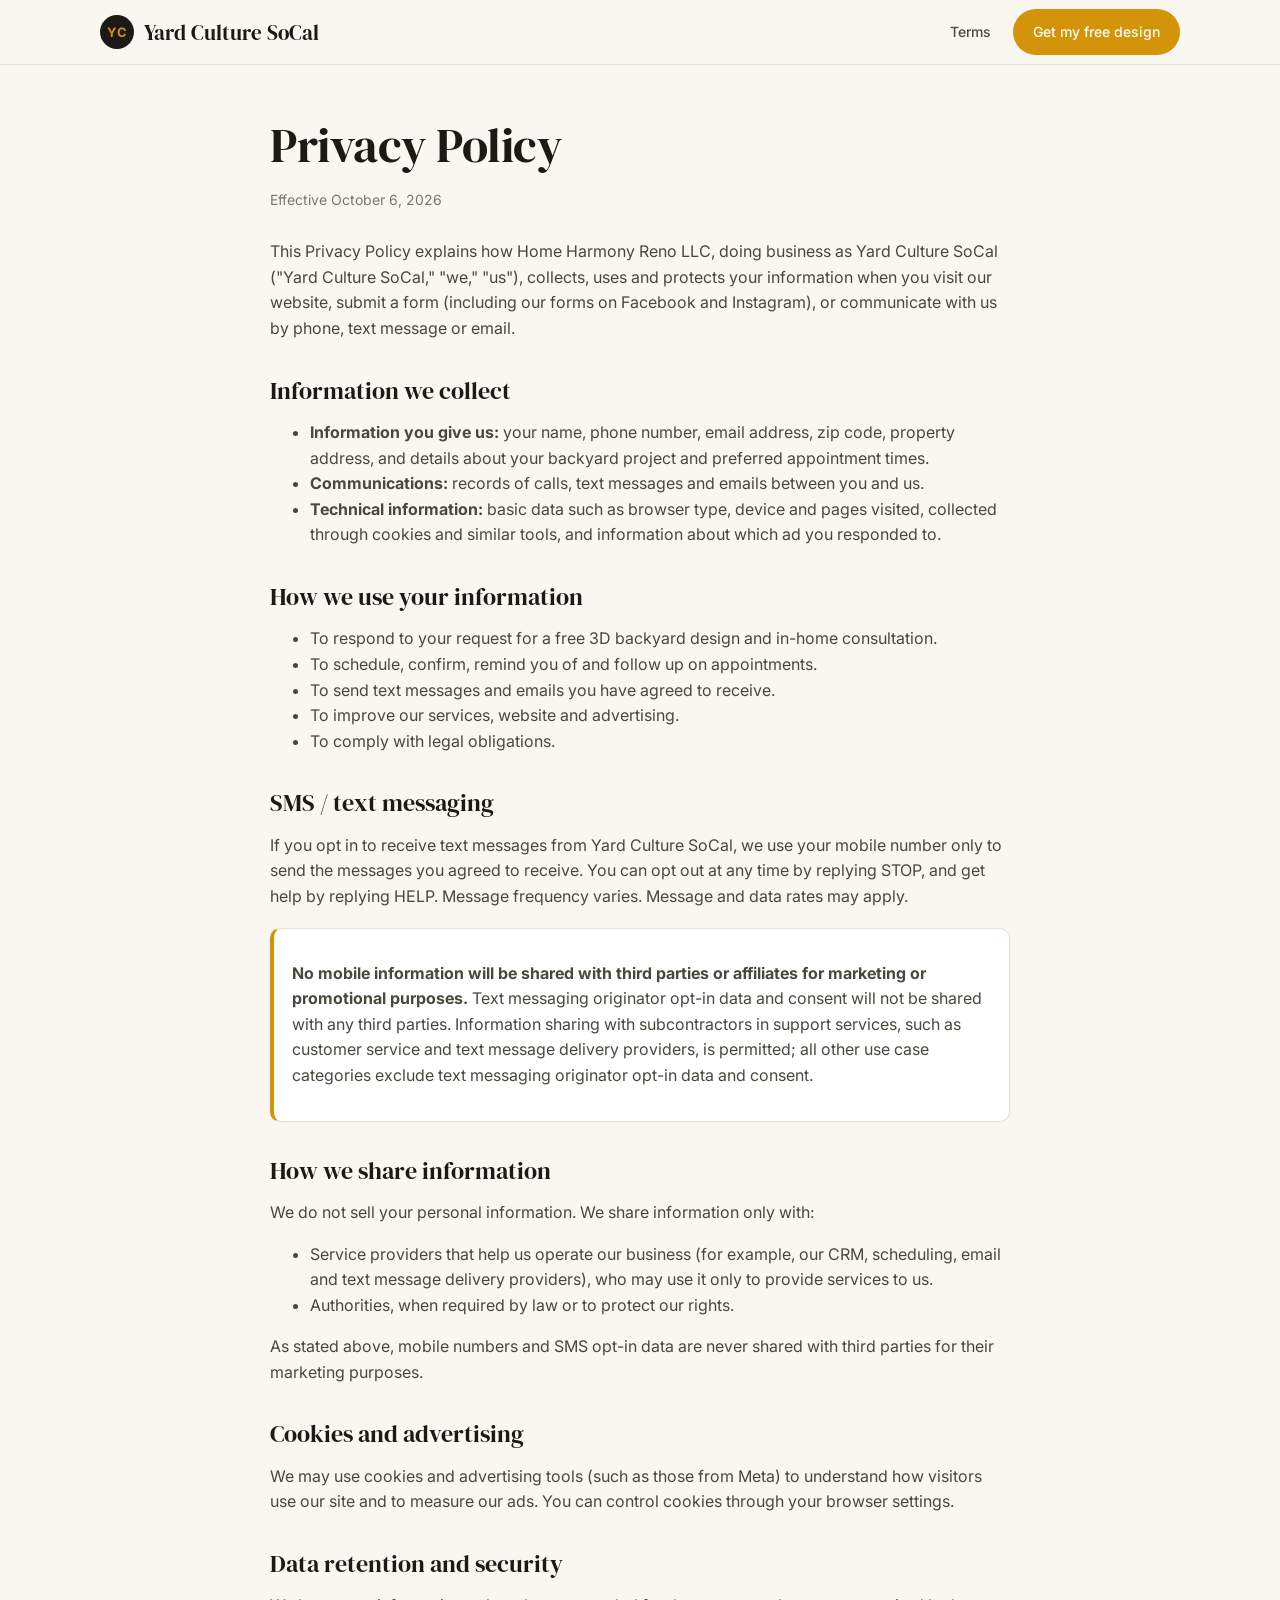
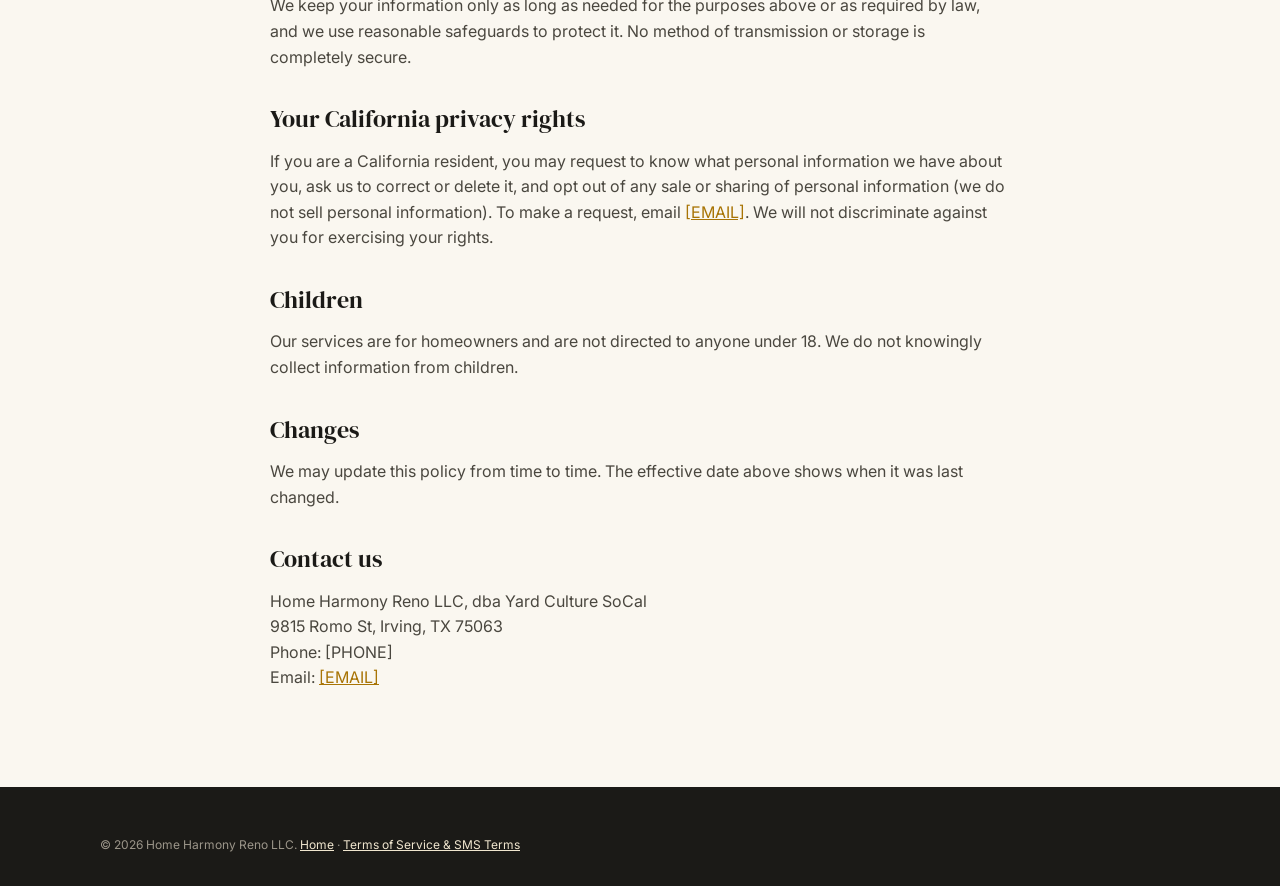
==== privacy.html @ 22b85a31 "Add files via upload" ====
<!doctype html>
<html lang="en">
<head>
<meta charset="utf-8">
<meta name="viewport" content="width=device-width,initial-scale=1">
<title>Privacy Policy | Yard Culture SoCal</title>
<link rel="preconnect" href="https://fonts.googleapis.com">
<link rel="preconnect" href="https://fonts.gstatic.com" crossorigin>
<link href="https://fonts.googleapis.com/css2?family=DM+Serif+Display&family=Inter:wght@400;500;600;700&display=swap" rel="stylesheet">
<link rel="stylesheet" href="styles.css">
</head>
<body>
<header class="site">
  <div class="wrap">
    <a class="brand" href="index.html"><span class="mark">YC</span><b>Yard Culture SoCal</b></a>
    <nav class="top"><a href="terms.html">Terms</a><a class="btn" href="index.html#get-design">Get my free design</a></nav>
  </div>
</header>

<main class="doc">
  <h1>Privacy Policy</h1>
  <p class="meta">Effective October 6, 2026</p>

  <p>This Privacy Policy explains how Home Harmony Reno LLC, doing business as Yard Culture SoCal ("Yard Culture SoCal," "we," "us"), collects, uses and protects your information when you visit our website, submit a form (including our forms on Facebook and Instagram), or communicate with us by phone, text message or email.</p>

  <h2>Information we collect</h2>
  <ul>
    <li><strong>Information you give us:</strong> your name, phone number, email address, zip code, property address, and details about your backyard project and preferred appointment times.</li>
    <li><strong>Communications:</strong> records of calls, text messages and emails between you and us.</li>
    <li><strong>Technical information:</strong> basic data such as browser type, device and pages visited, collected through cookies and similar tools, and information about which ad you responded to.</li>
  </ul>

  <h2>How we use your information</h2>
  <ul>
    <li>To respond to your request for a free 3D backyard design and in-home consultation.</li>
    <li>To schedule, confirm, remind you of and follow up on appointments.</li>
    <li>To send text messages and emails you have agreed to receive.</li>
    <li>To improve our services, website and advertising.</li>
    <li>To comply with legal obligations.</li>
  </ul>

  <h2>SMS / text messaging</h2>
  <p>If you opt in to receive text messages from Yard Culture SoCal, we use your mobile number only to send the messages you agreed to receive. You can opt out at any time by replying STOP, and get help by replying HELP. Message frequency varies. Message and data rates may apply.</p>
  <div class="callout">
    <p><strong>No mobile information will be shared with third parties or affiliates for marketing or promotional purposes.</strong> Text messaging originator opt-in data and consent will not be shared with any third parties. Information sharing with subcontractors in support services, such as customer service and text message delivery providers, is permitted; all other use case categories exclude text messaging originator opt-in data and consent.</p>
  </div>

  <h2>How we share information</h2>
  <p>We do not sell your personal information. We share information only with:</p>
  <ul>
    <li>Service providers that help us operate our business (for example, our CRM, scheduling, email and text message delivery providers), who may use it only to provide services to us.</li>
    <li>Authorities, when required by law or to protect our rights.</li>
  </ul>
  <p>As stated above, mobile numbers and SMS opt-in data are never shared with third parties for their marketing purposes.</p>

  <h2>Cookies and advertising</h2>
  <p>We may use cookies and advertising tools (such as those from Meta) to understand how visitors use our site and to measure our ads. You can control cookies through your browser settings.</p>

  <h2>Data retention and security</h2>
  <p>We keep your information only as long as needed for the purposes above or as required by law, and we use reasonable safeguards to protect it. No method of transmission or storage is completely secure.</p>

  <h2>Your California privacy rights</h2>
  <p>If you are a California resident, you may request to know what personal information we have about you, ask us to correct or delete it, and opt out of any sale or sharing of personal information (we do not sell personal information). To make a request, email <a href="mailto:[EMAIL]">[EMAIL]</a>. We will not discriminate against you for exercising your rights.</p>

  <h2>Children</h2>
  <p>Our services are for homeowners and are not directed to anyone under 18. We do not knowingly collect information from children.</p>

  <h2>Changes</h2>
  <p>We may update this policy from time to time. The effective date above shows when it was last changed.</p>

  <h2>Contact us</h2>
  <p>Home Harmony Reno LLC, dba Yard Culture SoCal<br>9815 Romo St, Irving, TX 75063<br>Phone: [PHONE]<br>Email: <a href="mailto:[EMAIL]">[EMAIL]</a></p>
</main>

<footer class="site">
  <div class="wrap">
    <div class="legal" style="border:0;margin:0;padding:0">© 2026 Home Harmony Reno LLC. <a href="index.html">Home</a> · <a href="terms.html">Terms of Service &amp; SMS Terms</a></div>
  </div>
</footer>
</body>
</html>
---- styles.css ----
:root{
  --gold:#D4940A; --gold-dk:#a87405; --ink:#1b1a17; --ink-2:#4a473f; --muted:#7a766b;
  --paper:#faf7f0; --card:#ffffff; --line:#e7e1d3; --green:#2f4a33; --green-2:#3f6345;
  --radius:14px; --serif:"DM Serif Display",Georgia,serif; --sans:"Inter",system-ui,-apple-system,Segoe UI,Roboto,sans-serif;
}
*{box-sizing:border-box}
html{scroll-behavior:smooth}
body{margin:0;background:var(--paper);color:var(--ink);font:16px/1.6 var(--sans);-webkit-font-smoothing:antialiased}
a{color:var(--gold-dk)}
img,svg{max-width:100%;display:block}
.wrap{max-width:1120px;margin:0 auto;padding:0 20px}

/* header */
header.site{position:sticky;top:0;z-index:20;background:rgba(250,247,240,.92);backdrop-filter:blur(8px);border-bottom:1px solid var(--line)}
header.site .wrap{display:flex;align-items:center;justify-content:space-between;height:64px;gap:16px}
.brand{display:flex;align-items:center;gap:10px;text-decoration:none;color:var(--ink)}
.mark{width:34px;height:34px;border-radius:50%;background:var(--ink);color:var(--gold);display:grid;place-items:center;font:700 13px var(--sans);letter-spacing:.5px}
.brand b{font:400 21px var(--serif)}
nav.top{display:flex;gap:22px;align-items:center}
nav.top a{color:var(--ink-2);text-decoration:none;font-size:14px;font-weight:500}
nav.top a.btn{color:#fff}
@media (max-width:720px){nav.top a:not(.btn){display:none}}

.btn{display:inline-block;background:var(--gold);color:#fff;text-decoration:none;font-weight:600;padding:12px 20px;border-radius:999px;border:0;cursor:pointer;font-size:15px;transition:background .15s}
.btn:hover{background:var(--gold-dk)}
.btn.ghost{background:transparent;color:var(--ink);border:1.5px solid var(--ink)}

/* hero */
.hero{padding:64px 0 56px}
.hero .wrap{display:grid;grid-template-columns:1.05fr .95fr;gap:48px;align-items:center}
.eyebrow{display:inline-block;font-size:12px;font-weight:700;letter-spacing:1.6px;text-transform:uppercase;color:var(--gold-dk);margin-bottom:14px}
h1{font:400 clamp(38px,5.4vw,62px)/1.04 var(--serif);margin:0 0 18px;letter-spacing:-.5px}
h1 em{font-style:normal;color:var(--gold)}
.lede{font-size:18px;color:var(--ink-2);max-width:520px;margin:0 0 28px}
.hero-ctas{display:flex;gap:12px;flex-wrap:wrap}
.areas{margin-top:26px;font-size:14px;color:var(--muted)}
.plan{background:var(--card);border:1px solid var(--line);border-radius:22px;padding:18px;box-shadow:0 20px 50px -30px rgba(40,30,10,.35)}
.plan figcaption{font-size:12px;color:var(--muted);text-align:center;margin-top:10px}
@media (max-width:880px){.hero .wrap{grid-template-columns:1fr}.hero{padding:40px 0}}

/* sections */
section{padding:72px 0}
section.alt{background:#f2ede1}
h2{font:400 clamp(30px,3.6vw,42px)/1.1 var(--serif);margin:0 0 14px}
.sub{color:var(--ink-2);max-width:620px;margin:0 0 40px;font-size:17px}
.grid3{display:grid;grid-template-columns:repeat(3,1fr);gap:20px}
.grid4{display:grid;grid-template-columns:repeat(4,1fr);gap:16px}
@media (max-width:880px){.grid3,.grid4{grid-template-columns:1fr 1fr}}
@media (max-width:560px){.grid3,.grid4{grid-template-columns:1fr}}
.card{background:var(--card);border:1px solid var(--line);border-radius:var(--radius);padding:24px}
.step{font:400 40px/1 var(--serif);color:var(--gold);margin-bottom:12px}
.card h3{margin:0 0 6px;font-size:18px}
.card p{margin:0;color:var(--ink-2);font-size:15px}
.zone{border-top:4px solid var(--gold)}
.zone small{display:block;font-size:11px;font-weight:700;letter-spacing:1.4px;color:var(--gold-dk);margin-bottom:6px}

/* form */
.form-wrap{display:grid;grid-template-columns:.9fr 1.1fr;gap:48px;align-items:start}
@media (max-width:880px){.form-wrap{grid-template-columns:1fr}}
form.lead{background:var(--card);border:1px solid var(--line);border-radius:20px;padding:28px}
.row{display:grid;grid-template-columns:1fr 1fr;gap:14px}
@media (max-width:560px){.row{grid-template-columns:1fr}}
label.f{display:block;font-size:13px;font-weight:600;margin:0 0 14px}
label.f input,label.f select{display:block;width:100%;margin-top:6px;padding:12px 14px;border:1.5px solid var(--line);border-radius:10px;font:inherit;background:#fff;color:var(--ink)}
label.f input:focus,label.f select:focus{outline:none;border-color:var(--gold)}
.consent{display:flex;gap:10px;align-items:flex-start;font-size:13px;line-height:1.5;color:var(--ink-2);margin:0 0 12px;padding:12px 14px;background:#faf7f0;border-radius:10px}
.consent input{margin-top:3px;width:18px;height:18px;flex:none;accent-color:var(--gold)}
.fine{font-size:12px;color:var(--muted);margin:8px 0 18px}
form.lead .btn{width:100%;padding:15px;font-size:16px}
.ok{display:none;background:#eef5ee;border:1px solid #cfe2cf;color:var(--green);padding:16px;border-radius:12px;margin-top:14px;font-size:15px}
.err{display:none;background:#fdf0ec;border:1px solid #f1cfc4;color:#8a3b22;padding:12px;border-radius:12px;margin-top:14px;font-size:14px}
ul.checks{list-style:none;padding:0;margin:0}
ul.checks li{padding:8px 0 8px 28px;position:relative;color:var(--ink-2)}
ul.checks li:before{content:"";position:absolute;left:0;top:13px;width:16px;height:16px;border-radius:50%;background:var(--gold);box-shadow:inset 0 0 0 4px #fff,0 0 0 1px var(--gold)}

/* faq */
details{border-bottom:1px solid var(--line);padding:16px 0}
details summary{cursor:pointer;font-weight:600;list-style:none}
details summary::-webkit-details-marker{display:none}
details summary:after{content:"+";float:right;color:var(--gold);font-size:20px;line-height:1}
details[open] summary:after{content:"–"}
details p{margin:10px 0 0;color:var(--ink-2)}

/* footer */
footer.site{background:var(--ink);color:#d9d4c7;padding:48px 0 32px;font-size:14px}
footer.site .cols{display:grid;grid-template-columns:1.3fr 1fr 1fr;gap:32px}
@media (max-width:720px){footer.site .cols{grid-template-columns:1fr}}
footer.site a{color:#f0e6cf}
footer.site h4{color:#fff;margin:0 0 10px;font-size:14px;letter-spacing:.4px}
footer.site p{margin:0 0 6px}
footer.site .legal{border-top:1px solid #34322c;margin-top:32px;padding-top:18px;color:#9c968a;font-size:12px}

/* legal pages */
.doc{max-width:780px;margin:0 auto;padding:56px 20px 80px}
.doc h1{font-size:clamp(34px,4.5vw,48px)}
.doc h2{font-size:24px;margin:36px 0 10px}
.doc p,.doc li{color:var(--ink-2)}
.doc .meta{color:var(--muted);font-size:14px;margin-bottom:28px}
.doc .callout{background:#fff;border:1px solid var(--line);border-left:4px solid var(--gold);border-radius:10px;padding:16px 18px;margin:18px 0}
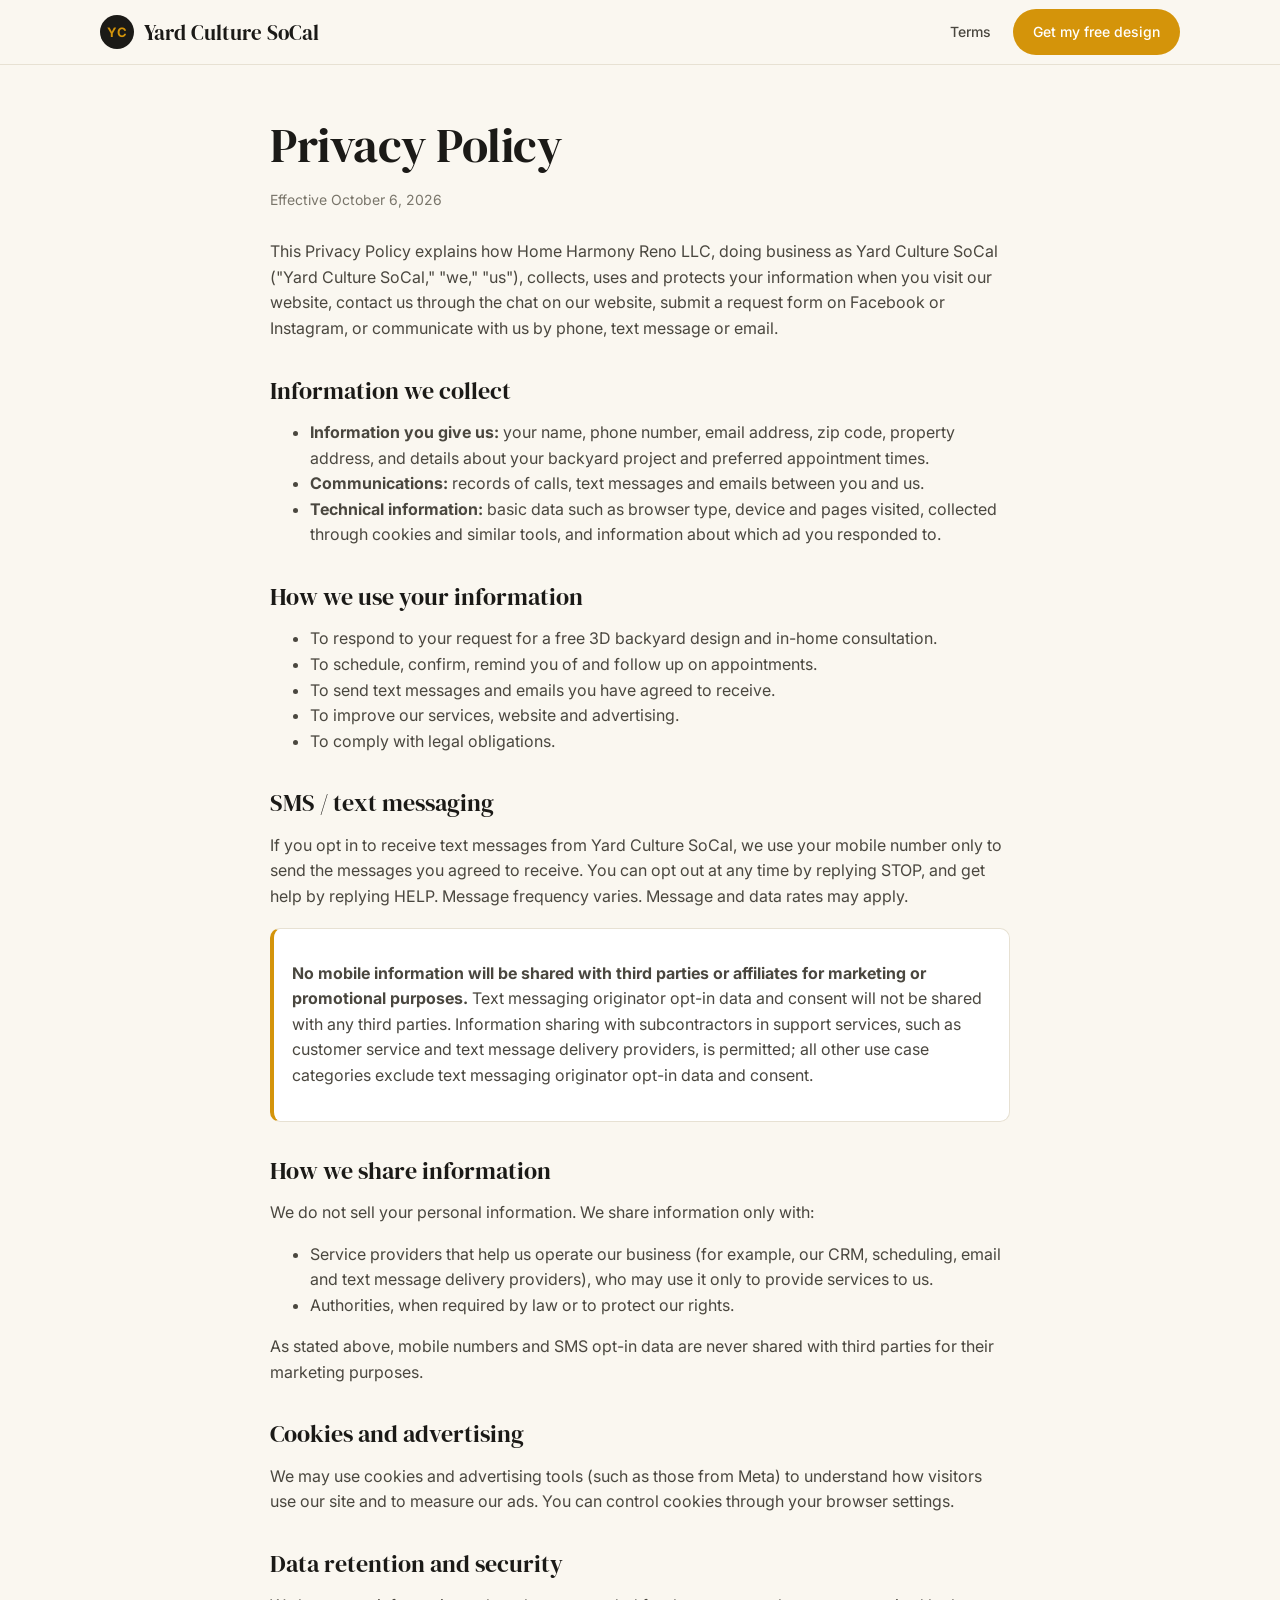
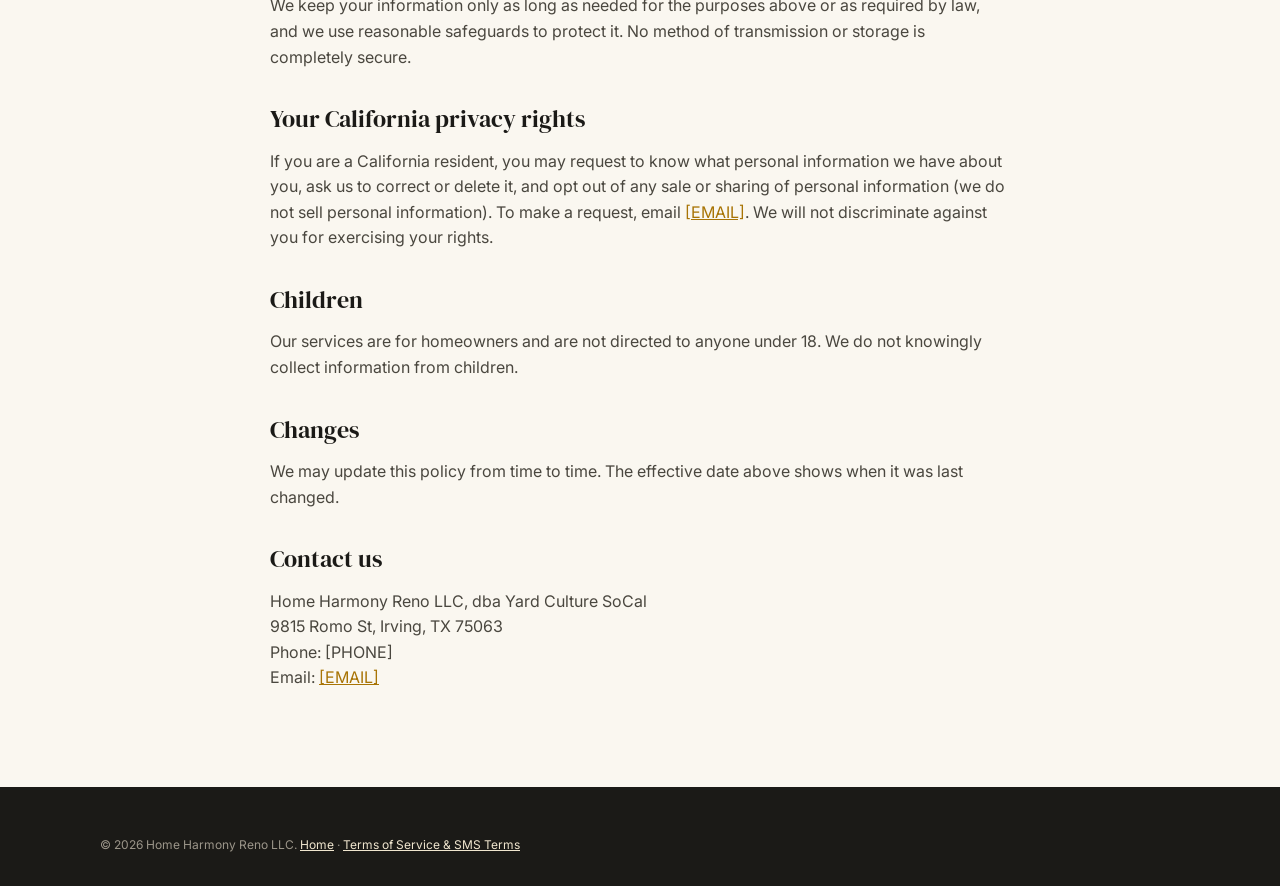
==== commit a82b094c: "Add files via upload" ====
--- a/privacy.html
+++ b/privacy.html
@@ -21,7 +21,7 @@
   <h1>Privacy Policy</h1>
   <p class="meta">Effective October 6, 2026</p>
 
-  <p>This Privacy Policy explains how Home Harmony Reno LLC, doing business as Yard Culture SoCal ("Yard Culture SoCal," "we," "us"), collects, uses and protects your information when you visit our website, submit a form (including our forms on Facebook and Instagram), or communicate with us by phone, text message or email.</p>
+  <p>This Privacy Policy explains how Home Harmony Reno LLC, doing business as Yard Culture SoCal ("Yard Culture SoCal," "we," "us"), collects, uses and protects your information when you visit our website, contact us through the chat on our website, submit a request form on Facebook or Instagram, or communicate with us by phone, text message or email.</p>
 
   <h2>Information we collect</h2>
   <ul>
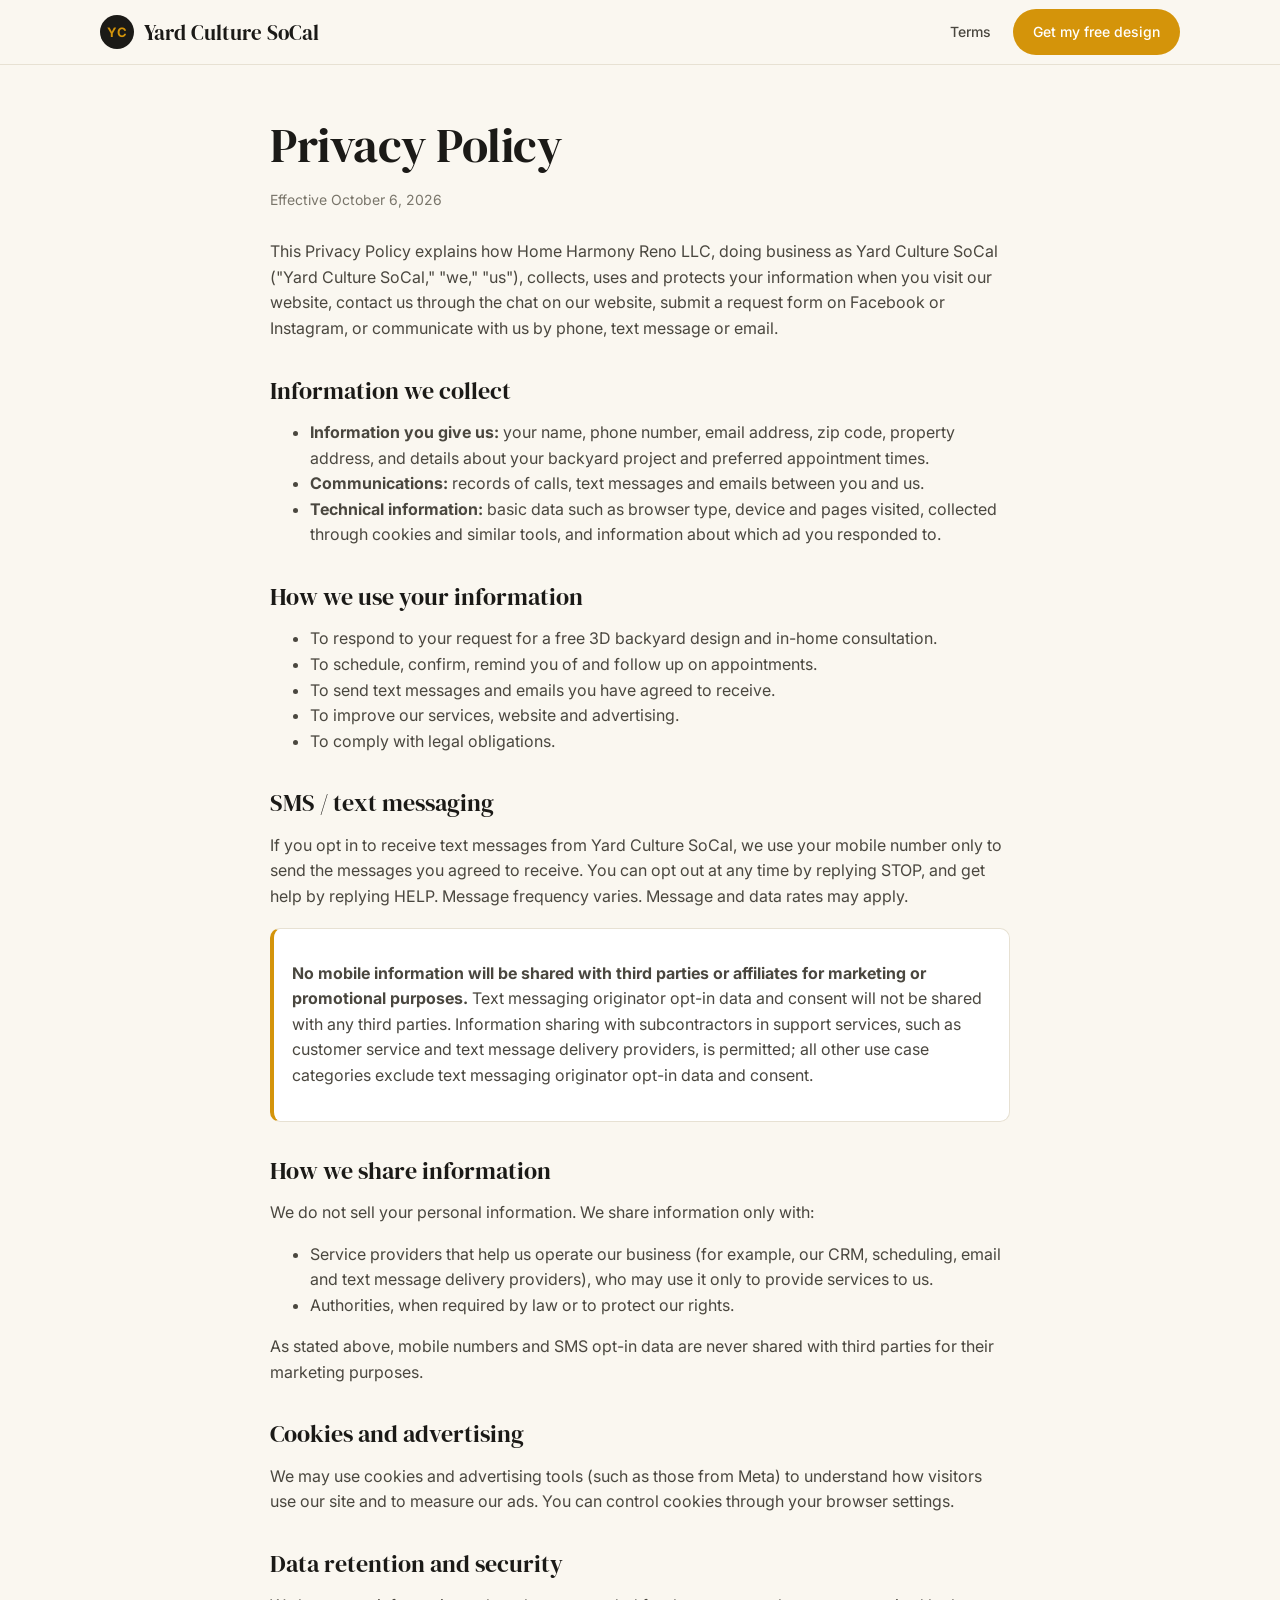
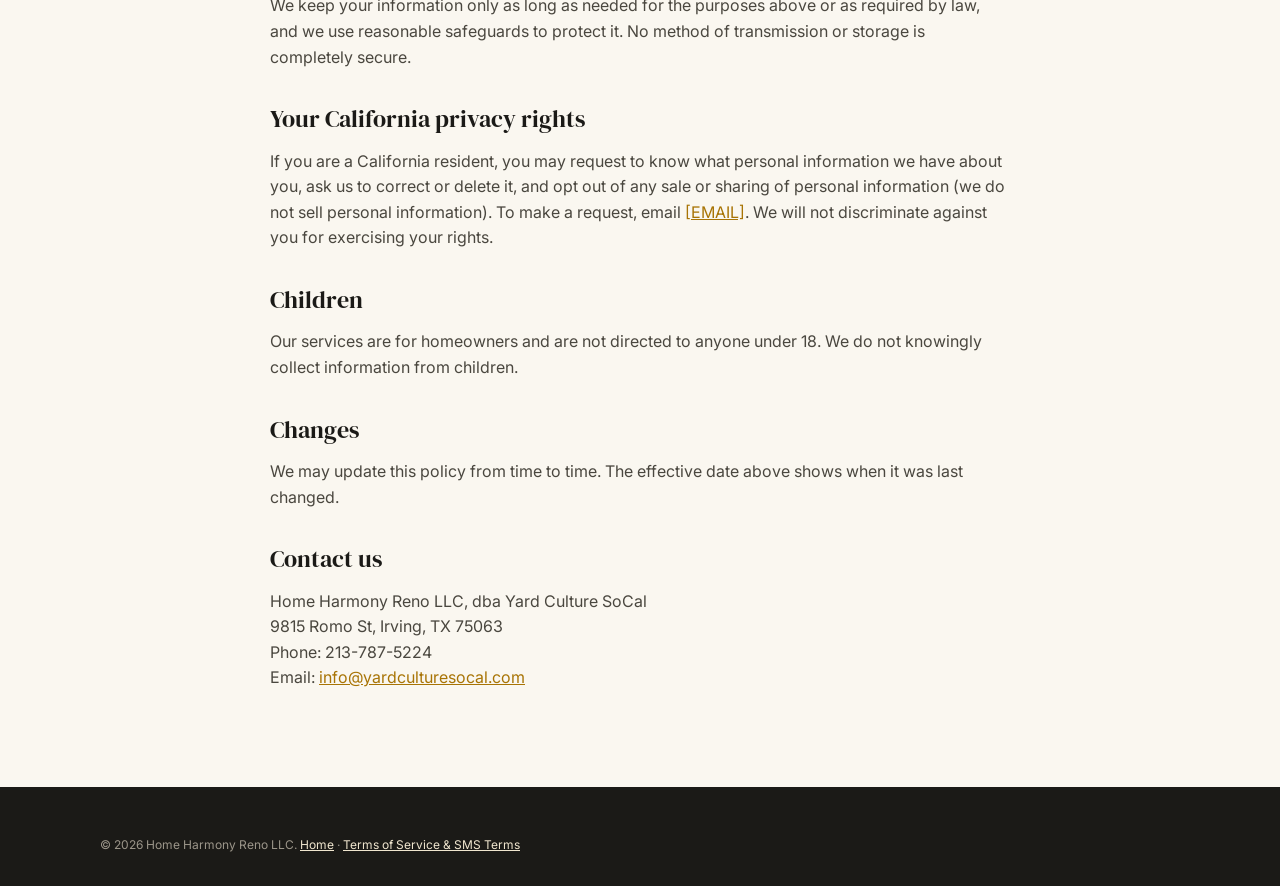
==== commit dced2f38: "Update privacy.html" ====
--- a/privacy.html
+++ b/privacy.html
@@ -69,7 +69,7 @@
   <p>We may update this policy from time to time. The effective date above shows when it was last changed.</p>
 
   <h2>Contact us</h2>
-  <p>Home Harmony Reno LLC, dba Yard Culture SoCal<br>9815 Romo St, Irving, TX 75063<br>Phone: [PHONE]<br>Email: <a href="mailto:[EMAIL]">[EMAIL]</a></p>
+  <p>Home Harmony Reno LLC, dba Yard Culture SoCal<br>9815 Romo St, Irving, TX 75063<br>Phone: 213-787-5224<br>Email: <a href="mailto:[EMAIL]">info@yardculturesocal.com</a></p>
 </main>
 
 <footer class="site">
